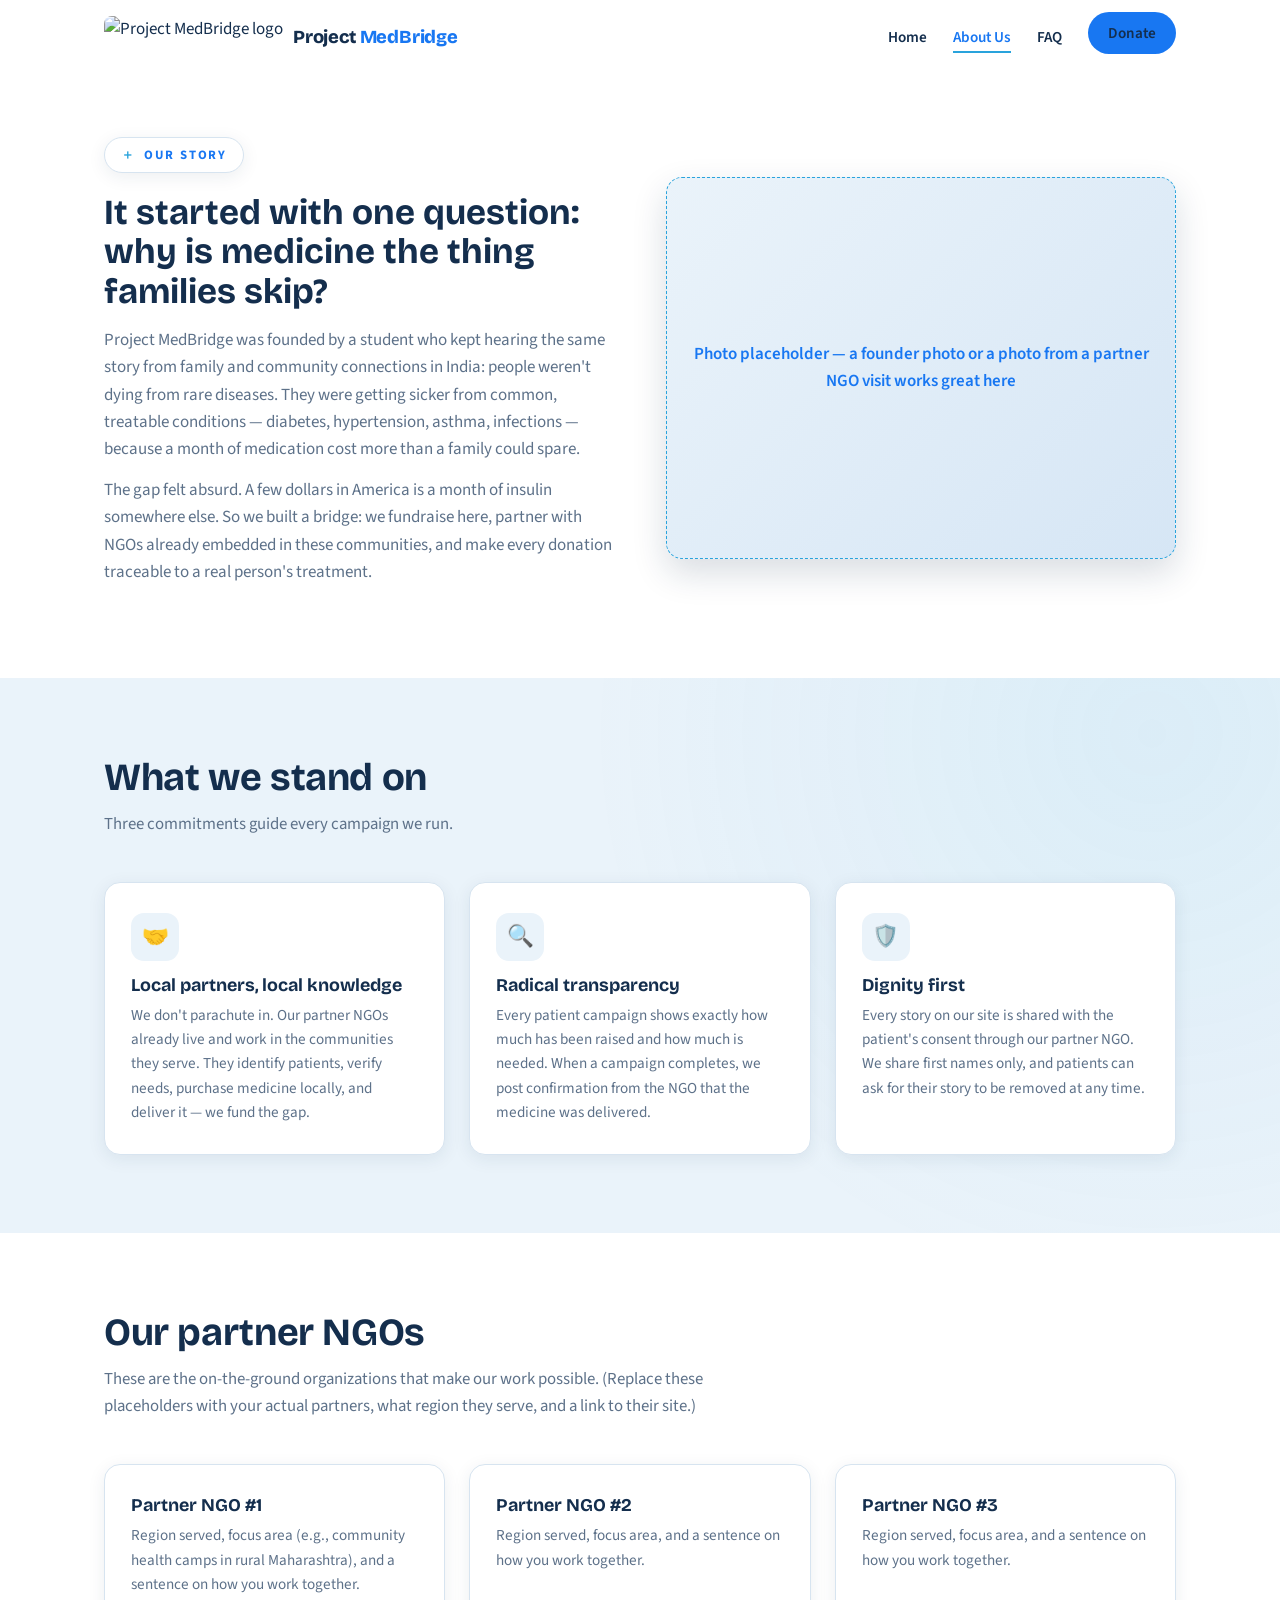
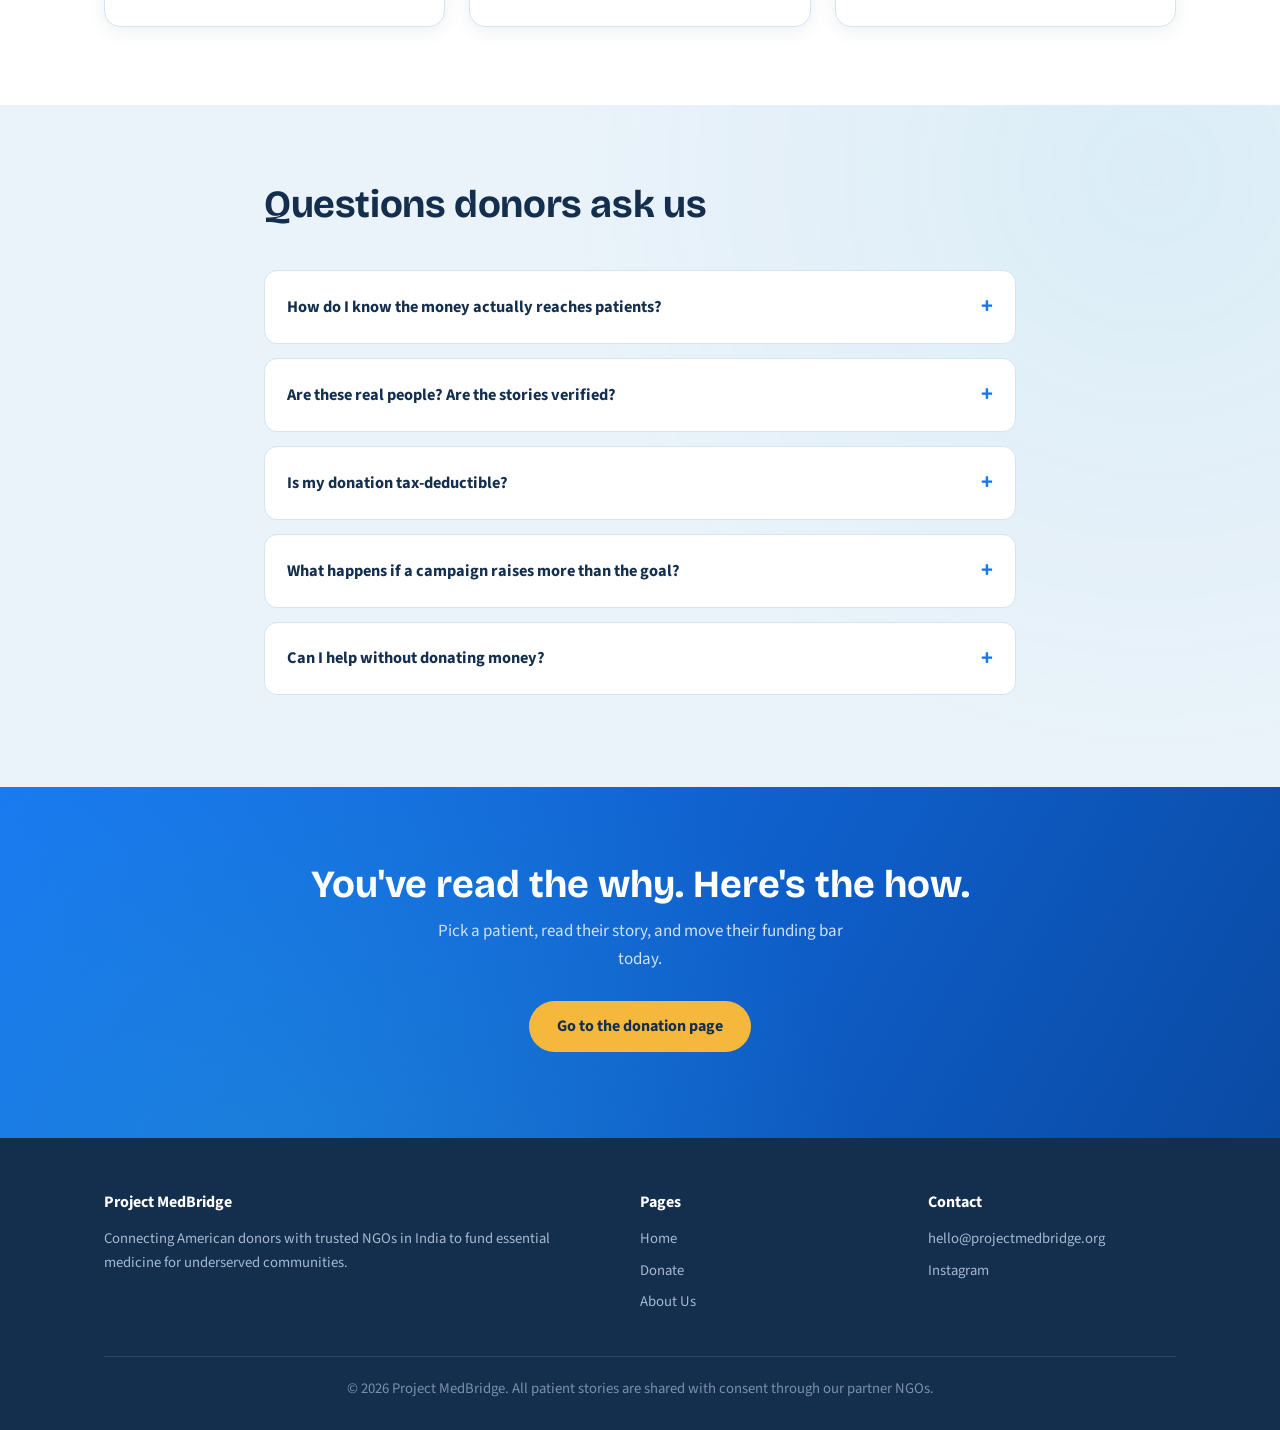
==== about.html @ 76c5bdb0 "Add files via upload" ====
<!DOCTYPE html>
<html lang="en">
<head>
  <meta charset="UTF-8">
  <meta name="viewport" content="width=device-width, initial-scale=1.0">
  <title>About Us — Project MedBridge</title>
  <meta name="description" content="Why Project MedBridge exists, how we choose our NGO partners in India, and how we keep every donation transparent.">
  <link rel="preconnect" href="https://fonts.googleapis.com">
  <link href="https://fonts.googleapis.com/css2?family=Bricolage+Grotesque:wght@600;700;800&family=Source+Sans+3:wght@400;600;700&display=swap" rel="stylesheet">
  <link rel="stylesheet" href="styles.css">
</head>
<body>

<header class="site-header" id="site-header">
  <nav class="nav">
    <a class="brand" href="index.html">
      <img src="logo.png" alt="Project MedBridge logo" height="44" style="border-radius:8px;">
      <span class="brand-name">Project <span>MedBridge</span></span>
    </a>
    <ul class="nav-links">
      <li><a href="index.html">Home</a></li>
      <li><a href="about.html" class="active">About Us</a></li>
      <li class="hide-mobile"><a href="#faq">FAQ</a></li>
      <li><a href="donate.html" class="btn btn-primary" style="padding:9px 20px;">Donate</a></li>
    </ul>
  </nav>
</header>

<!-- ============ STORY ============ -->
<section class="section" style="padding-top:60px;">
  <div class="container split">
    <div>
      <span class="eyebrow">Our story</span>
      <h2>It started with one question: why is medicine the thing families skip?</h2>
      <p>
        <!-- EDIT THIS: replace with your real founding story -->
        Project MedBridge was founded by a student who kept hearing the same story
        from family and community connections in India: people weren't dying from
        rare diseases. They were getting sicker from common, treatable conditions —
        diabetes, hypertension, asthma, infections — because a month of medication
        cost more than a family could spare.
      </p>
      <p>
        The gap felt absurd. A few dollars in America is a month of insulin
        somewhere else. So we built a bridge: we fundraise here, partner with NGOs
        already embedded in these communities, and make every donation traceable to
        a real person's treatment.
      </p>
    </div>
    <div class="photo-frame">
      Photo placeholder — a founder photo or a photo from a partner NGO visit works great here
    </div>
  </div>
</section>

<!-- ============ HOW WE CHOOSE PARTNERS ============ -->
<section class="section tinted">
  <div class="container">
    <div class="section-head reveal">
      <h2>What we stand on</h2>
      <p>Three commitments guide every campaign we run.</p>
    </div>
    <div class="values-grid">
      <div class="value-card reveal">
        <div class="icon">🤝</div>
        <h3>Local partners, local knowledge</h3>
        <p>We don't parachute in. Our partner NGOs already live and work in the communities they serve. They identify patients, verify needs, purchase medicine locally, and deliver it — we fund the gap.</p>
      </div>
      <div class="value-card reveal">
        <div class="icon">🔍</div>
        <h3>Radical transparency</h3>
        <p>Every patient campaign shows exactly how much has been raised and how much is needed. When a campaign completes, we post confirmation from the NGO that the medicine was delivered.</p>
      </div>
      <div class="value-card reveal">
        <div class="icon">🛡️</div>
        <h3>Dignity first</h3>
        <p>Every story on our site is shared with the patient's consent through our partner NGO. We share first names only, and patients can ask for their story to be removed at any time.</p>
      </div>
    </div>
  </div>
</section>

<!-- ============ PARTNERS ============ -->
<section class="section">
  <div class="container">
    <div class="section-head reveal">
      <h2>Our partner NGOs</h2>
      <p>
        <!-- EDIT THIS: replace with your real partner organizations -->
        These are the on-the-ground organizations that make our work possible.
        (Replace these placeholders with your actual partners, what region they serve,
        and a link to their site.)
      </p>
    </div>
    <div class="values-grid">
      <div class="value-card reveal">
        <h3>Partner NGO #1</h3>
        <p>Region served, focus area (e.g., community health camps in rural Maharashtra), and a sentence on how you work together.</p>
      </div>
      <div class="value-card reveal">
        <h3>Partner NGO #2</h3>
        <p>Region served, focus area, and a sentence on how you work together.</p>
      </div>
      <div class="value-card reveal">
        <h3>Partner NGO #3</h3>
        <p>Region served, focus area, and a sentence on how you work together.</p>
      </div>
    </div>
  </div>
</section>

<!-- ============ FAQ ============ -->
<section class="section tinted" id="faq">
  <div class="container" style="max-width:800px;">
    <div class="section-head reveal">
      <h2>Questions donors ask us</h2>
    </div>
    <details class="faq reveal">
      <summary>How do I know the money actually reaches patients?</summary>
      <p>Each campaign is tied to a specific patient identified by a partner NGO. When their funding goal is met, we transfer the funds and the NGO purchases and delivers the medicine locally, then sends us confirmation. We mark the campaign complete on the site.</p>
    </details>
    <details class="faq reveal">
      <summary>Are these real people? Are the stories verified?</summary>
      <p>Yes. Patients are identified and verified by our partner NGOs, who work in these communities every day. Stories are shared with consent, using first names only.</p>
    </details>
    <details class="faq reveal">
      <summary>Is my donation tax-deductible?</summary>
      <p><!-- EDIT: update once your 501(c)(3) status is confirmed -->We are in the process of establishing our nonprofit status. Check back here — once confirmed, donations will be tax-deductible and we'll provide receipts.</p>
    </details>
    <details class="faq reveal">
      <summary>What happens if a campaign raises more than the goal?</summary>
      <p>Extra funds roll into the general Medicine Fund, which supports the most urgent campaigns and restocks partner NGO community pharmacies.</p>
    </details>
    <details class="faq reveal">
      <summary>Can I help without donating money?</summary>
      <p>Absolutely. Sharing a patient's story is one of the most effective things you can do — most campaigns get funded because someone shared them. You can also reach out about volunteering at <a href="mailto:hello@projectmedbridge.org">hello@projectmedbridge.org</a>.</p>
    </details>
  </div>
</section>

<!-- ============ CTA ============ -->
<section class="cta-band">
  <h2>You've read the why. Here's the how.</h2>
  <p>Pick a patient, read their story, and move their funding bar today.</p>
  <a href="donate.html" class="btn btn-gold">Go to the donation page</a>
</section>

<footer class="site-footer">
  <div class="container">
    <div class="footer-grid">
      <div>
        <h4>Project MedBridge</h4>
        <p>Connecting American donors with trusted NGOs in India to fund essential medicine for underserved communities.</p>
      </div>
      <div>
        <h4>Pages</h4>
        <a href="index.html">Home</a>
        <a href="donate.html">Donate</a>
        <a href="about.html">About Us</a>
      </div>
      <div>
        <h4>Contact</h4>
        <a href="mailto:hello@projectmedbridge.org">hello@projectmedbridge.org</a>
        <a href="#">Instagram</a>
      </div>
    </div>
    <div class="footer-bottom">© 2026 Project MedBridge. All patient stories are shared with consent through our partner NGOs.</div>
  </div>
</footer>

<script src="script.js"></script>
</body>
</html>
---- styles.css ----
/* ============================================
   Project MedBridge — shared styles (v2)
   Navy #142E4D · Blue #1877F2 · Sky #29A3DC
   Pale #EAF3FA · Coin gold #F5B83D (accents only)
   ============================================ */

:root {
  --ink: #142E4D;
  --blue: #1877F2;
  --blue-dark: #0E5DC7;
  --sky: #29A3DC;
  --sky-dark: #1B8DC4;
  --pale: #EAF3FA;
  --gold: #F5B83D;
  --clay: #C4552F;
  --white: #FFFFFF;
  --gray: #5D7189;
  --border: #D7E4F0;
  --radius: 16px;
  --shadow: 0 4px 18px rgba(20, 46, 77, 0.08);
  --shadow-lift: 0 14px 34px rgba(20, 46, 77, 0.16);
}

* { margin: 0; padding: 0; box-sizing: border-box; }

html { scroll-behavior: smooth; }

body {
  font-family: 'Source Sans 3', -apple-system, sans-serif;
  color: var(--ink);
  background: var(--white);
  line-height: 1.6;
  font-size: 17px;
  overflow-x: hidden;
}

h1, h2, h3 {
  font-family: 'Bricolage Grotesque', sans-serif;
  line-height: 1.12;
  font-weight: 700;
}

img { max-width: 100%; display: block; }
a { color: var(--blue); }

.container { max-width: 1120px; margin: 0 auto; padding: 0 24px; }

/* ---------- Scroll reveal ---------- */
.reveal {
  opacity: 0;
  transform: translateY(26px);
  transition: opacity 0.7s ease, transform 0.7s ease;
}
.reveal.in { opacity: 1; transform: none; }
.reveal.d1 { transition-delay: 0.1s; }
.reveal.d2 { transition-delay: 0.2s; }
.reveal.d3 { transition-delay: 0.3s; }

/* ---------- Header / nav ---------- */
.site-header {
  position: sticky;
  top: 0;
  background: rgba(255, 255, 255, 0.9);
  backdrop-filter: blur(10px);
  border-bottom: 1px solid transparent;
  z-index: 50;
  transition: box-shadow 0.25s ease, border-color 0.25s ease;
}
.site-header.scrolled { box-shadow: 0 4px 20px rgba(20,46,77,0.10); border-color: var(--border); }

.nav {
  display: flex;
  align-items: center;
  justify-content: space-between;
  padding: 12px 24px;
  max-width: 1120px;
  margin: 0 auto;
}

.brand { display: flex; align-items: center; gap: 10px; text-decoration: none; color: var(--ink); }
.brand img { transition: transform 0.25s ease; }
.brand:hover img { transform: rotate(-6deg) scale(1.06); }

.brand-name {
  font-family: 'Bricolage Grotesque', sans-serif;
  font-weight: 800;
  font-size: 1.15rem;
  letter-spacing: -0.01em;
}
.brand-name span { color: var(--blue); }

.nav-links { display: flex; align-items: center; gap: 26px; list-style: none; }
.nav-links a {
  text-decoration: none;
  color: var(--ink);
  font-weight: 600;
  font-size: 0.95rem;
  position: relative;
}
.nav-links a:not(.btn)::after {
  content: "";
  position: absolute;
  left: 0; bottom: -5px;
  width: 100%; height: 2px;
  background: var(--sky);
  transform: scaleX(0);
  transform-origin: left;
  transition: transform 0.25s ease;
}
.nav-links a:not(.btn):hover::after,
.nav-links a.active:not(.btn)::after { transform: scaleX(1); }
.nav-links a.active { color: var(--blue); }

/* ---------- Buttons ---------- */
.btn {
  display: inline-block;
  padding: 13px 28px;
  border-radius: 999px;
  font-weight: 700;
  font-size: 1rem;
  text-decoration: none;
  border: none;
  cursor: pointer;
  font-family: inherit;
  position: relative;
  overflow: hidden;
  transition: transform 0.15s ease, box-shadow 0.15s ease, background 0.15s ease, color 0.15s ease;
}
.btn:hover { transform: translateY(-2px); box-shadow: var(--shadow-lift); }
.btn:active { transform: translateY(0); }

.btn-primary { background: var(--blue); color: var(--white); }
.btn-primary:hover { background: var(--blue-dark); }
.btn-secondary { background: var(--ink); color: var(--white); }
.btn-secondary:hover { background: #0E2440; }
.btn-outline { background: transparent; color: var(--blue); border: 2px solid var(--blue); }
.btn-outline:hover { background: var(--pale); }
.btn-gold { background: var(--gold); color: var(--ink); }
.btn-gold:hover { background: #E3A21F; }

/* ---------- Hero ---------- */
.hero {
  position: relative;
  padding: 84px 0 90px;
  background: linear-gradient(180deg, #F4F9FE 0%, var(--white) 100%);
  overflow: hidden;
}

/* floating blurred blobs */
.blob {
  position: absolute;
  border-radius: 50%;
  filter: blur(70px);
  opacity: 0.5;
  pointer-events: none;
  animation: drift 14s ease-in-out infinite alternate;
}
.blob.b1 { width: 380px; height: 380px; background: #BFE0F7; top: -120px; right: -80px; }
.blob.b2 { width: 300px; height: 300px; background: #CFE0FB; bottom: -140px; left: -90px; animation-delay: -6s; }

@keyframes drift {
  from { transform: translate(0, 0) scale(1); }
  to   { transform: translate(40px, 30px) scale(1.12); }
}

.hero-grid {
  display: grid;
  grid-template-columns: 1.05fr 1fr;
  gap: 56px;
  align-items: center;
  position: relative;
}

.eyebrow {
  display: inline-flex;
  align-items: center;
  gap: 8px;
  font-size: 0.8rem;
  font-weight: 700;
  letter-spacing: 0.14em;
  text-transform: uppercase;
  color: var(--blue);
  background: var(--white);
  border: 1px solid var(--border);
  box-shadow: var(--shadow);
  padding: 7px 16px;
  border-radius: 999px;
  margin-bottom: 20px;
}
.eyebrow::before { content: "＋"; color: var(--sky); font-weight: 800; }

.hero h1 {
  font-size: clamp(2.3rem, 5.2vw, 3.6rem);
  letter-spacing: -0.02em;
  margin-bottom: 20px;
}
.hero h1 em {
  font-style: normal;
  color: var(--blue);
  background: linear-gradient(transparent 62%, rgba(41, 163, 220, 0.35) 62%);
}

.hero p.lead { font-size: 1.15rem; color: var(--gray); margin-bottom: 30px; max-width: 52ch; }
.hero-actions { display: flex; gap: 14px; flex-wrap: wrap; }

/* animated bridge visual */
.bridge-visual {
  background: var(--white);
  border: 1px solid var(--border);
  border-radius: var(--radius);
  box-shadow: var(--shadow-lift);
  padding: 22px 18px 14px;
}
.bridge-visual svg { width: 100%; height: auto; display: block; }
.bridge-caption { text-align: center; font-size: 0.88rem; color: var(--gray); padding: 8px 10px 10px; }
.bridge-caption strong { color: var(--blue); }

/* mini stats strip under hero copy */
.hero-mini {
  display: flex;
  gap: 28px;
  margin-top: 34px;
  flex-wrap: wrap;
}
.hero-mini .m { display: flex; flex-direction: column; }
.hero-mini .m b {
  font-family: 'Bricolage Grotesque', sans-serif;
  font-size: 1.5rem;
  color: var(--blue);
}
.hero-mini .m small { color: var(--gray); font-size: 0.85rem; }

/* ---------- Sections ---------- */
.section { padding: 78px 0; }
.section.tinted {
  background:
    radial-gradient(circle at 90% 10%, rgba(41,163,220,0.08), transparent 45%),
    var(--pale);
}
.section-head { max-width: 660px; margin-bottom: 44px; }
.section-head h2 { font-size: clamp(1.7rem, 3.5vw, 2.4rem); margin-bottom: 12px; letter-spacing: -0.01em; }
.section-head p { color: var(--gray); font-size: 1.05rem; }
.section-head.center { margin-inline: auto; text-align: center; }

/* ---------- How it works ---------- */
.steps-row {
  display: grid;
  grid-template-columns: repeat(3, 1fr);
  gap: 24px;
  position: relative;
}
.step-card {
  background: var(--white);
  border: 1px solid var(--border);
  border-radius: var(--radius);
  padding: 30px 26px;
  box-shadow: var(--shadow);
  position: relative;
  transition: transform 0.2s ease, box-shadow 0.2s ease;
}
.step-card:hover { transform: translateY(-6px); box-shadow: var(--shadow-lift); }
.step-card .n {
  position: absolute;
  top: -16px;
  left: 24px;
  width: 34px; height: 34px;
  border-radius: 50%;
  background: var(--blue);
  color: var(--white);
  font-weight: 800;
  display: grid;
  place-items: center;
  font-size: 0.95rem;
  box-shadow: var(--shadow);
}
.step-card .icon { font-size: 1.9rem; margin-bottom: 12px; }
.step-card h3 { font-size: 1.15rem; margin-bottom: 8px; }
.step-card p { color: var(--gray); font-size: 0.97rem; }

/* ---------- Stats ---------- */
.stats-row { display: grid; grid-template-columns: repeat(3, 1fr); gap: 22px; }
.stat {
  background: var(--white);
  border: 1px solid var(--border);
  border-radius: var(--radius);
  padding: 30px 26px;
  text-align: center;
  box-shadow: var(--shadow);
}
.stat .num {
  font-family: 'Bricolage Grotesque', sans-serif;
  font-size: 2.6rem;
  font-weight: 800;
  color: var(--blue);
  line-height: 1;
  margin-bottom: 8px;
}
.stat .num .suffix { color: var(--sky-dark); font-size: 1.4rem; }
.stat .label { color: var(--gray); font-size: 0.95rem; }

/* ---------- Split ---------- */
.split { display: grid; grid-template-columns: 1fr 1fr; gap: 52px; align-items: center; }
.photo-frame {
  border-radius: var(--radius);
  overflow: hidden;
  box-shadow: var(--shadow-lift);
  aspect-ratio: 4 / 3;
  background: linear-gradient(135deg, var(--pale), #d6e6f5);
  display: grid;
  place-items: center;
  color: var(--blue);
  font-weight: 600;
  text-align: center;
  padding: 20px;
  border: 1px dashed var(--sky);
}
.split h2 { font-size: clamp(1.6rem, 3vw, 2.2rem); margin-bottom: 16px; }
.split p { color: var(--gray); margin-bottom: 14px; }

/* ---------- Patient cards ---------- */
.card-grid {
  display: grid;
  grid-template-columns: repeat(auto-fill, minmax(300px, 1fr));
  gap: 28px;
}

.patient-card {
  background: var(--white);
  border: 1px solid var(--border);
  border-radius: var(--radius);
  overflow: hidden;
  box-shadow: var(--shadow);
  cursor: pointer;
  transition: transform 0.2s ease, box-shadow 0.2s ease;
  display: flex;
  flex-direction: column;
}
.patient-card:hover, .patient-card:focus-visible {
  transform: translateY(-6px);
  box-shadow: var(--shadow-lift);
  outline: none;
}
.patient-card:focus-visible { outline: 3px solid var(--sky); outline-offset: 2px; }

.card-photo {
  aspect-ratio: 16 / 10;
  background: linear-gradient(135deg, var(--pale), #dceaf7);
  display: grid;
  place-items: center;
  color: var(--blue);
  font-size: 0.9rem;
  font-weight: 600;
  position: relative;
  overflow: hidden;
}
.card-photo img { width: 100%; height: 100%; object-fit: cover; transition: transform 0.4s ease; }
.patient-card:hover .card-photo img { transform: scale(1.06); }

.pct-badge {
  position: absolute;
  top: 12px; right: 12px;
  background: var(--white);
  color: var(--blue);
  font-weight: 800;
  font-size: 0.82rem;
  padding: 5px 12px;
  border-radius: 999px;
  box-shadow: var(--shadow);
}
.pct-badge.full { background: var(--gold); color: var(--ink); }

.card-body { padding: 20px 22px 24px; display: flex; flex-direction: column; gap: 10px; flex: 1; }
.card-top { display: flex; justify-content: space-between; align-items: center; gap: 10px; }
.card-body h3 { font-size: 1.18rem; }

.tag {
  font-size: 0.72rem;
  font-weight: 700;
  letter-spacing: 0.08em;
  text-transform: uppercase;
  padding: 4px 11px;
  border-radius: 999px;
  background: var(--pale);
  color: var(--blue);
  white-space: nowrap;
}
.tag.urgent { background: #FDEBE3; color: var(--clay); }

.card-need { color: var(--gray); font-size: 0.95rem; }

/* Funding bar with shimmer */
.fund-bar-wrap { margin-top: auto; }
.fund-amounts { display: flex; justify-content: space-between; font-size: 0.85rem; margin-bottom: 6px; }
.fund-amounts .raised { font-weight: 700; color: var(--blue); }
.fund-amounts .goal { color: var(--gray); }

.fund-bar {
  height: 12px;
  border-radius: 999px;
  background: var(--pale);
  border: 1px solid var(--border);
  overflow: hidden;
}
.fund-fill {
  height: 100%;
  width: 0;
  border-radius: 999px;
  background: linear-gradient(90deg, var(--blue), var(--sky));
  position: relative;
  transition: width 1.1s cubic-bezier(0.22, 1, 0.36, 1);
}
.fund-fill::after {
  content: "";
  position: absolute;
  inset: 0;
  background: linear-gradient(100deg, transparent 30%, rgba(255,255,255,0.55) 50%, transparent 70%);
  transform: translateX(-100%);
  animation: shimmer 2.6s ease-in-out infinite;
}
@keyframes shimmer { to { transform: translateX(100%); } }

.card-actions { display: flex; gap: 10px; margin-top: 14px; }
.card-actions .btn { padding: 10px 18px; font-size: 0.92rem; flex: 1; text-align: center; }

/* ---------- Donate page: totals + filters ---------- */
.totals-panel {
  background: var(--ink);
  color: var(--white);
  border-radius: var(--radius);
  padding: 30px 34px;
  margin-bottom: 40px;
  box-shadow: var(--shadow-lift);
}
.totals-panel .line { display: flex; justify-content: space-between; align-items: baseline; flex-wrap: wrap; gap: 8px; margin-bottom: 12px; }
.totals-panel .big {
  font-family: 'Bricolage Grotesque', sans-serif;
  font-size: 2rem;
  font-weight: 800;
  color: var(--gold);
}
.totals-panel .sub { color: #B7C8DC; font-size: 0.98rem; }
.totals-panel .fund-bar { background: #24405F; border-color: #2A4568; height: 14px; }
.totals-panel .fund-fill { background: linear-gradient(90deg, var(--sky), var(--gold)); }

.filter-row { display: flex; gap: 10px; flex-wrap: wrap; margin-bottom: 34px; }
.chip {
  border: 1.5px solid var(--border);
  background: var(--white);
  color: var(--ink);
  font-weight: 600;
  font-size: 0.9rem;
  padding: 8px 18px;
  border-radius: 999px;
  cursor: pointer;
  font-family: inherit;
  transition: all 0.15s ease;
}
.chip:hover { border-color: var(--sky); color: var(--blue); }
.chip.on { background: var(--blue); border-color: var(--blue); color: var(--white); }
.chip.on.urgent-chip { background: var(--clay); border-color: var(--clay); }

.empty-msg { color: var(--gray); padding: 30px 0; text-align: center; display: none; }

/* ---------- Modal ---------- */
.modal-overlay {
  position: fixed;
  inset: 0;
  background: rgba(14, 30, 50, 0.6);
  display: none;
  align-items: center;
  justify-content: center;
  padding: 24px;
  z-index: 100;
  opacity: 0;
  transition: opacity 0.25s ease;
}
.modal-overlay.open { display: flex; }
.modal-overlay.show { opacity: 1; }

.modal {
  background: var(--white);
  border-radius: var(--radius);
  max-width: 580px;
  width: 100%;
  max-height: 90vh;
  overflow-y: auto;
  box-shadow: var(--shadow-lift);
  position: relative;
  transform: translateY(24px) scale(0.98);
  transition: transform 0.3s cubic-bezier(0.22, 1, 0.36, 1);
}
.modal-overlay.show .modal { transform: none; }

.modal-close {
  position: absolute;
  top: 14px; right: 14px;
  width: 38px; height: 38px;
  border-radius: 50%;
  border: none;
  background: var(--white);
  color: var(--ink);
  font-size: 1.15rem;
  cursor: pointer;
  box-shadow: var(--shadow);
  z-index: 2;
  transition: transform 0.15s ease;
}
.modal-close:hover { transform: rotate(90deg); }

.modal .card-photo { aspect-ratio: 16 / 8; border-radius: var(--radius) var(--radius) 0 0; }
.modal-body { padding: 26px 30px 32px; }
.modal-body h3 { font-size: 1.5rem; margin-bottom: 4px; }
.modal-body .meta { color: var(--gray); font-size: 0.95rem; margin-bottom: 16px; }
.modal-body .story { margin-bottom: 18px; }
.modal-body .partner-note {
  background: var(--pale);
  border-left: 4px solid var(--blue);
  border-radius: 8px;
  padding: 12px 16px;
  font-size: 0.9rem;
  color: var(--gray);
  margin-bottom: 20px;
}

/* amount picker */
.amount-picker { margin-top: 22px; }
.amount-picker .ap-label { font-weight: 700; font-size: 0.95rem; margin-bottom: 10px; }
.amount-row { display: flex; gap: 10px; flex-wrap: wrap; }
.amt {
  border: 1.5px solid var(--border);
  background: var(--white);
  font-weight: 700;
  font-family: inherit;
  font-size: 0.98rem;
  padding: 10px 18px;
  border-radius: 12px;
  cursor: pointer;
  transition: all 0.15s ease;
  color: var(--ink);
}
.amt:hover { border-color: var(--sky); }
.amt.on { background: var(--blue); border-color: var(--blue); color: var(--white); }
.amt-custom {
  width: 110px;
  border: 1.5px solid var(--border);
  border-radius: 12px;
  padding: 10px 12px;
  font-family: inherit;
  font-size: 0.98rem;
  font-weight: 600;
}
.amt-custom:focus { outline: 2px solid var(--sky); border-color: var(--sky); }

.impact-line {
  margin-top: 14px;
  background: #FFF7E6;
  border: 1px solid #F3DFAE;
  color: #7A5B12;
  border-radius: 10px;
  padding: 11px 15px;
  font-size: 0.93rem;
  min-height: 44px;
}
.impact-line.complete { background: #E8F7EC; border-color: #BCE4C8; color: #1D6B3A; }

.preview-tick {
  position: absolute;
  top: -3px;
  width: 3px;
  height: 18px;
  background: var(--gold);
  border-radius: 2px;
}

/* ---------- General fund banner ---------- */
.general-fund {
  margin-top: 60px;
  background:
    radial-gradient(circle at 85% 20%, rgba(41,163,220,0.25), transparent 50%),
    var(--ink);
  color: var(--white);
  border-radius: var(--radius);
  padding: 46px 42px;
  display: flex;
  align-items: center;
  justify-content: space-between;
  gap: 30px;
  flex-wrap: wrap;
  box-shadow: var(--shadow-lift);
}
.general-fund h3 { font-size: 1.5rem; margin-bottom: 8px; }
.general-fund p { color: #B7C8DC; max-width: 48ch; }

/* ---------- Testimonials ---------- */
.quotes-wrap { position: relative; max-width: 720px; margin: 0 auto; text-align: center; min-height: 190px; }
.quote {
  position: absolute;
  inset: 0;
  opacity: 0;
  transition: opacity 0.6s ease;
  pointer-events: none;
}
.quote.on { opacity: 1; pointer-events: auto; }
.quote p {
  font-family: 'Bricolage Grotesque', sans-serif;
  font-size: clamp(1.15rem, 2.4vw, 1.5rem);
  font-weight: 600;
  margin-bottom: 16px;
}
.quote p::before { content: "“"; color: var(--sky); }
.quote p::after { content: "”"; color: var(--sky); }
.quote .who { color: var(--gray); font-size: 0.95rem; }
.quote-dots { display: flex; gap: 8px; justify-content: center; margin-top: 18px; }
.qdot {
  width: 10px; height: 10px;
  border-radius: 50%;
  border: none;
  background: var(--border);
  cursor: pointer;
  transition: background 0.2s ease, transform 0.2s ease;
}
.qdot.on { background: var(--blue); transform: scale(1.25); }

/* ---------- About page ---------- */
.values-grid { display: grid; grid-template-columns: repeat(auto-fit, minmax(260px, 1fr)); gap: 24px; }
.value-card {
  background: var(--white);
  border: 1px solid var(--border);
  border-radius: var(--radius);
  padding: 30px 26px;
  box-shadow: var(--shadow);
  transition: transform 0.2s ease, box-shadow 0.2s ease;
}
.value-card:hover { transform: translateY(-5px); box-shadow: var(--shadow-lift); }
.value-card .icon {
  width: 48px; height: 48px;
  border-radius: 13px;
  background: var(--pale);
  display: grid;
  place-items: center;
  font-size: 1.35rem;
  margin-bottom: 14px;
}
.value-card h3 { font-size: 1.12rem; margin-bottom: 8px; }
.value-card p { color: var(--gray); font-size: 0.95rem; }

/* ---------- FAQ ---------- */
details.faq {
  border: 1px solid var(--border);
  border-radius: 13px;
  padding: 18px 22px;
  margin-bottom: 14px;
  background: var(--white);
  transition: box-shadow 0.2s ease;
}
details.faq:hover { box-shadow: var(--shadow); }
details.faq summary {
  font-weight: 700;
  cursor: pointer;
  font-size: 1.02rem;
  list-style: none;
  display: flex;
  justify-content: space-between;
  align-items: center;
  gap: 12px;
}
details.faq summary::-webkit-details-marker { display: none; }
details.faq summary::after { content: "+"; font-size: 1.4rem; color: var(--blue); transition: transform 0.2s ease; }
details.faq[open] summary::after { transform: rotate(45deg); }
details.faq p { margin-top: 12px; color: var(--gray); }

/* ---------- CTA band ---------- */
.cta-band {
  position: relative;
  background: linear-gradient(120deg, var(--blue), var(--blue-dark) 60%, #0A4AA3);
  color: var(--white);
  text-align: center;
  padding: 76px 24px;
  overflow: hidden;
}
.cta-band::before {
  content: "";
  position: absolute;
  inset: 0;
  background: radial-gradient(circle at 20% 120%, rgba(41,163,220,0.4), transparent 55%);
}
.cta-band > * { position: relative; }
.cta-band h2 { font-size: clamp(1.7rem, 3.5vw, 2.4rem); margin-bottom: 12px; }
.cta-band p { color: #CFE2F7; margin-bottom: 28px; max-width: 55ch; margin-inline: auto; }

/* ---------- Footer ---------- */
.site-footer { background: var(--ink); color: #A5B9D1; padding: 52px 0 30px; font-size: 0.92rem; }
.footer-grid { display: grid; grid-template-columns: 2fr 1fr 1fr; gap: 40px; margin-bottom: 34px; }
.site-footer h4 { color: var(--white); margin-bottom: 12px; font-size: 1rem; }
.site-footer a { color: #A5B9D1; text-decoration: none; display: block; margin-bottom: 8px; transition: color 0.15s ease, transform 0.15s ease; }
.site-footer a:hover { color: var(--sky); transform: translateX(3px); }
.footer-bottom { border-top: 1px solid #2A4568; padding-top: 20px; text-align: center; color: #7C90AB; }

/* ---------- Responsive ---------- */
@media (max-width: 900px) {
  .hero-grid, .split { grid-template-columns: 1fr; gap: 40px; }
  .steps-row, .stats-row { grid-template-columns: 1fr; }
  .step-card { margin-top: 10px; }
  .footer-grid { grid-template-columns: 1fr; gap: 26px; }
  .nav-links { gap: 14px; }
  .nav-links li.hide-mobile { display: none; }
}

@media (prefers-reduced-motion: reduce) {
  * { transition: none !important; animation: none !important; }
  html { scroll-behavior: auto; }
  .reveal { opacity: 1; transform: none; }
}
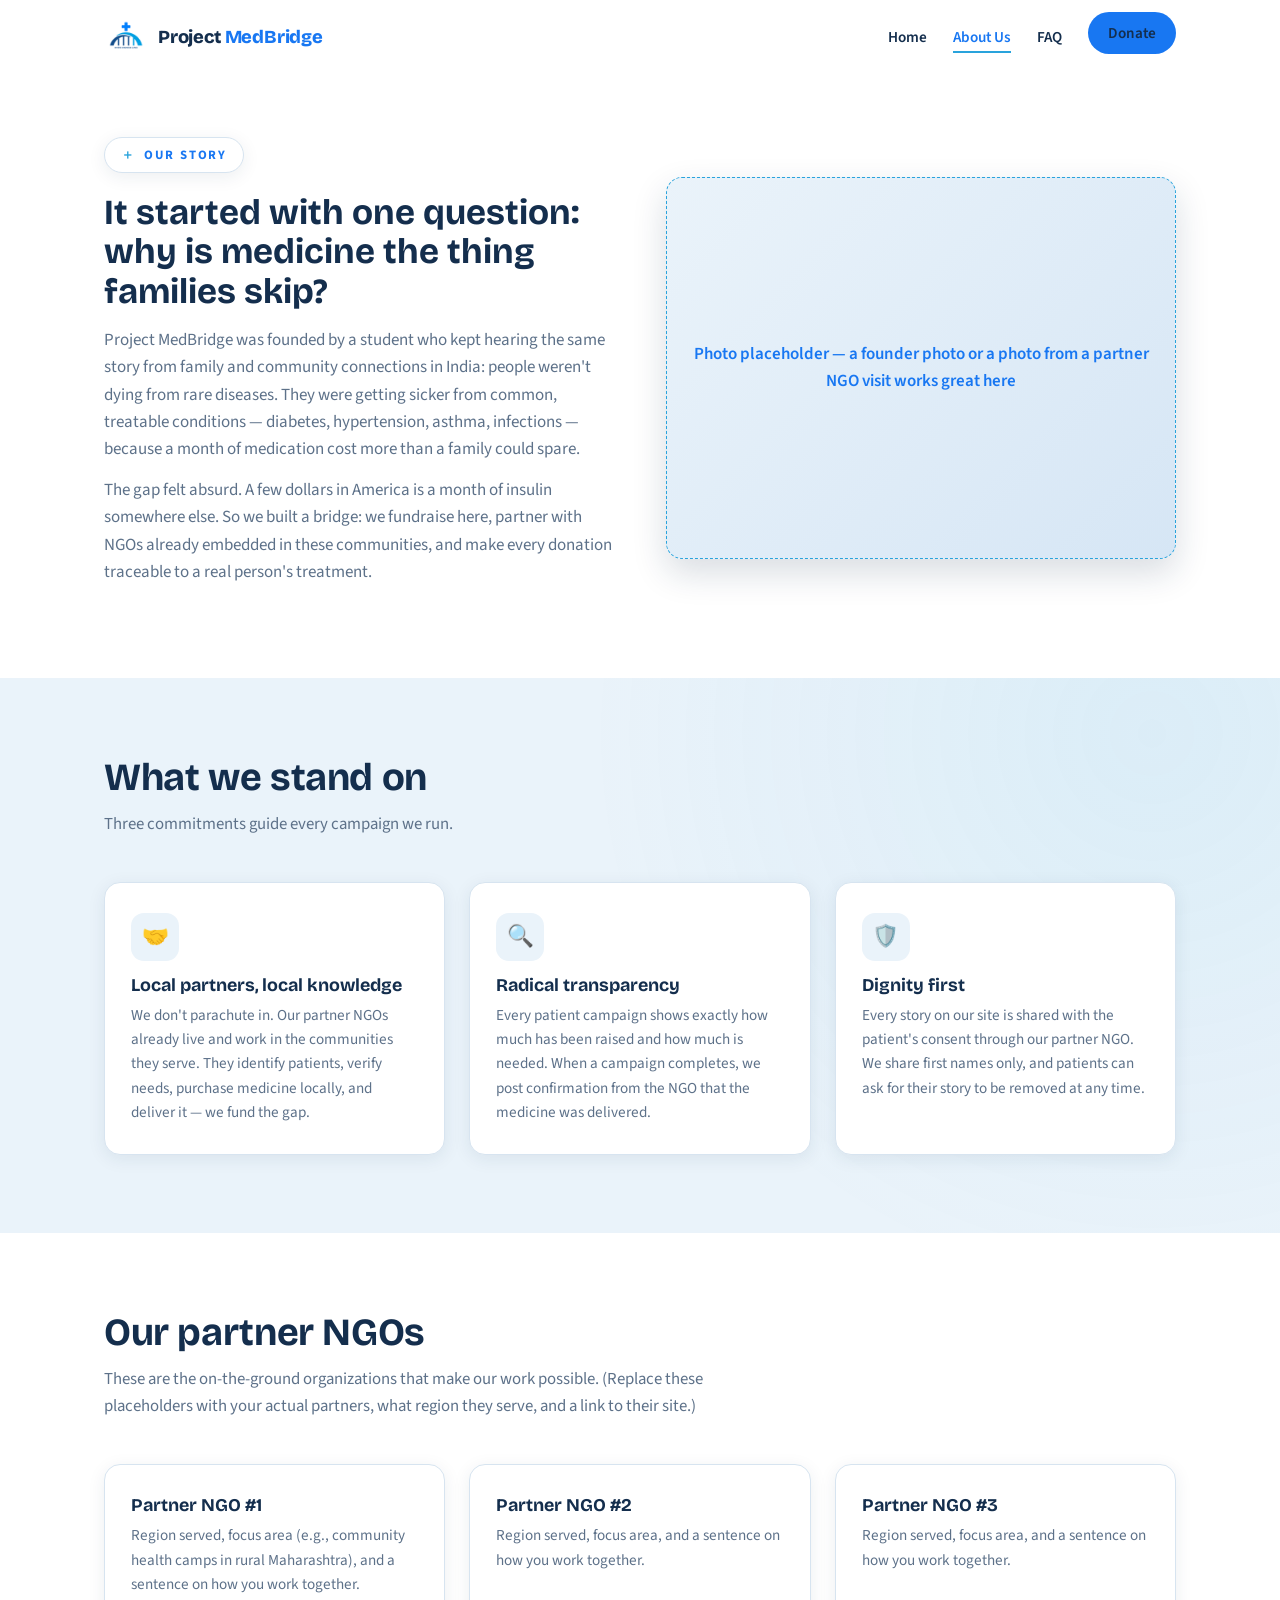
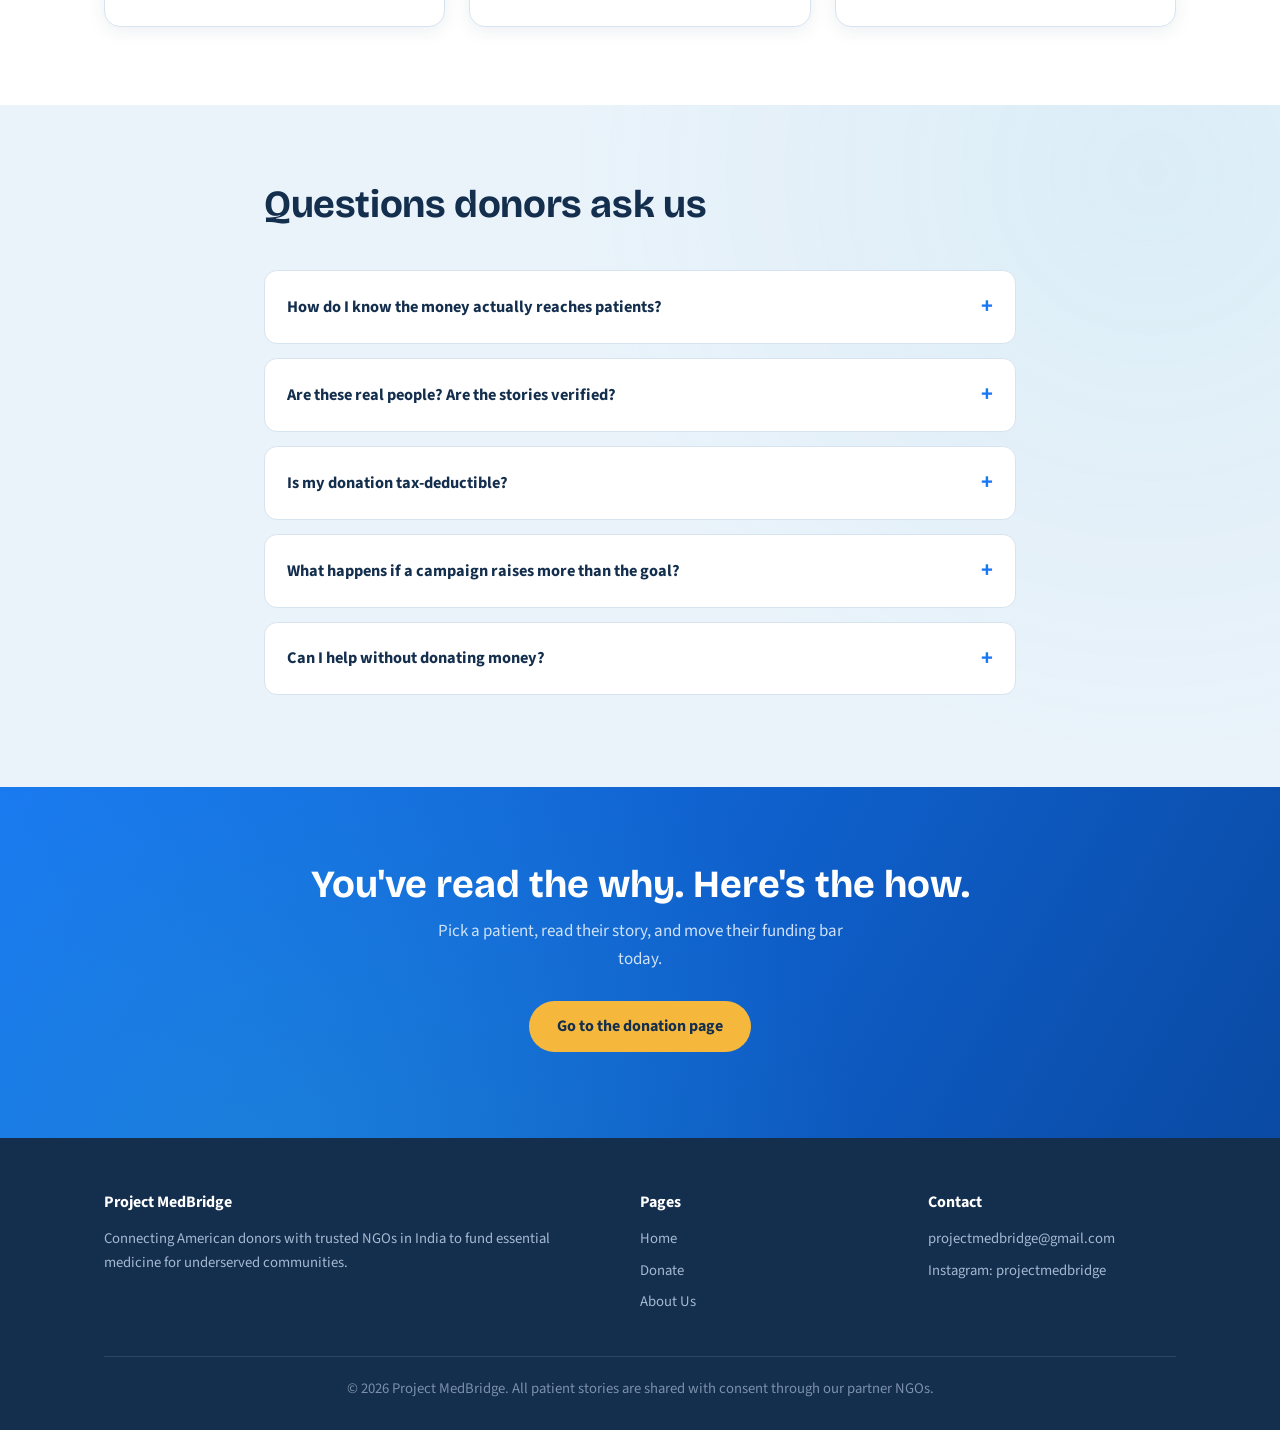
==== commit 625431f7: "Update contact email and Instagram link in about.html" ====
--- a/about.html
+++ b/about.html
@@ -133,7 +133,7 @@
     </details>
     <details class="faq reveal">
       <summary>Can I help without donating money?</summary>
-      <p>Absolutely. Sharing a patient's story is one of the most effective things you can do — most campaigns get funded because someone shared them. You can also reach out about volunteering at <a href="mailto:hello@projectmedbridge.org">hello@projectmedbridge.org</a>.</p>
+      <p>Absolutely. Sharing a patient's story is one of the most effective things you can do — most campaigns get funded because someone shared them. You can also reach out about volunteering at <a href="mailto:projectmedbridge@gmail.com">projectmedbridge@gmail.com</a>.</p>
     </details>
   </div>
 </section>
@@ -160,8 +160,8 @@
       </div>
       <div>
         <h4>Contact</h4>
-        <a href="mailto:hello@projectmedbridge.org">hello@projectmedbridge.org</a>
-        <a href="#">Instagram</a>
+        <a href="mailto:projectmedbridge@gmail.com">projectmedbridge@gmail.com</a>
+        <a href="#">Instagram: projectmedbridge</a>
       </div>
     </div>
     <div class="footer-bottom">© 2026 Project MedBridge. All patient stories are shared with consent through our partner NGOs.</div>
